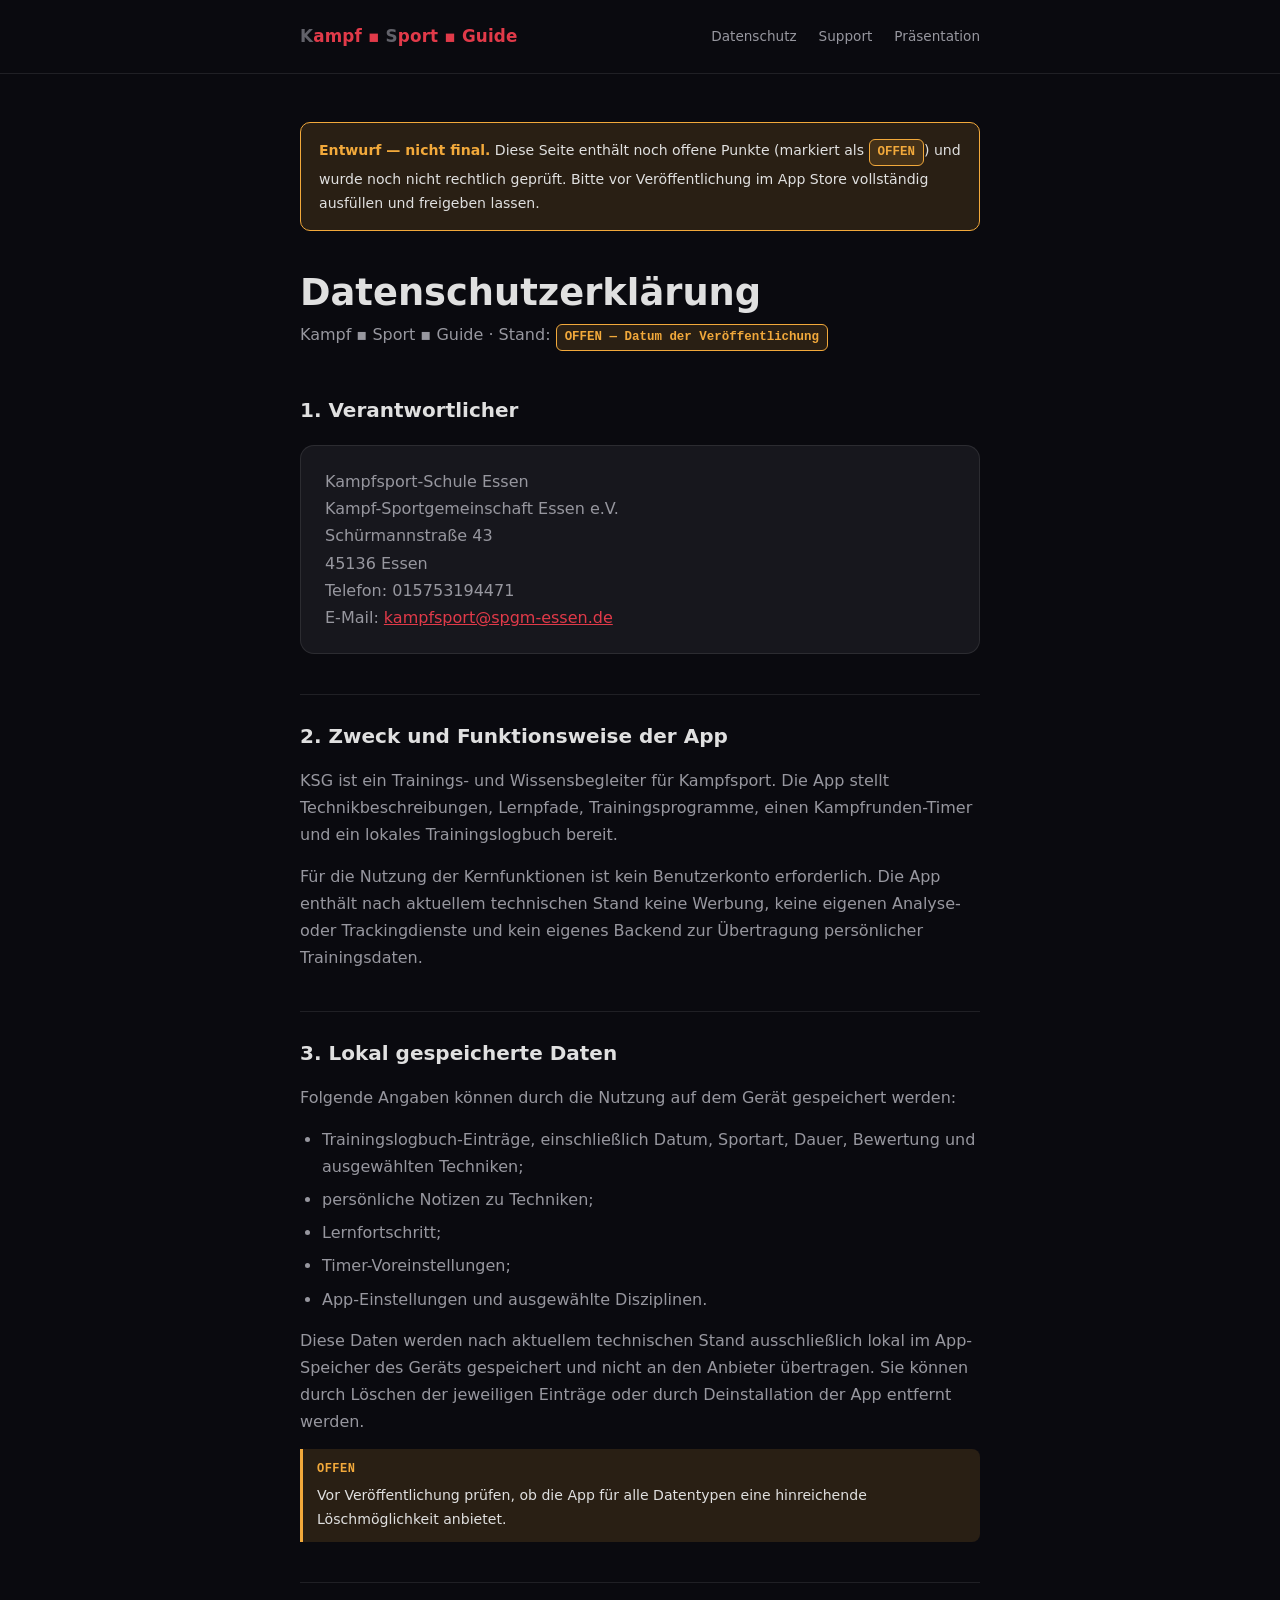
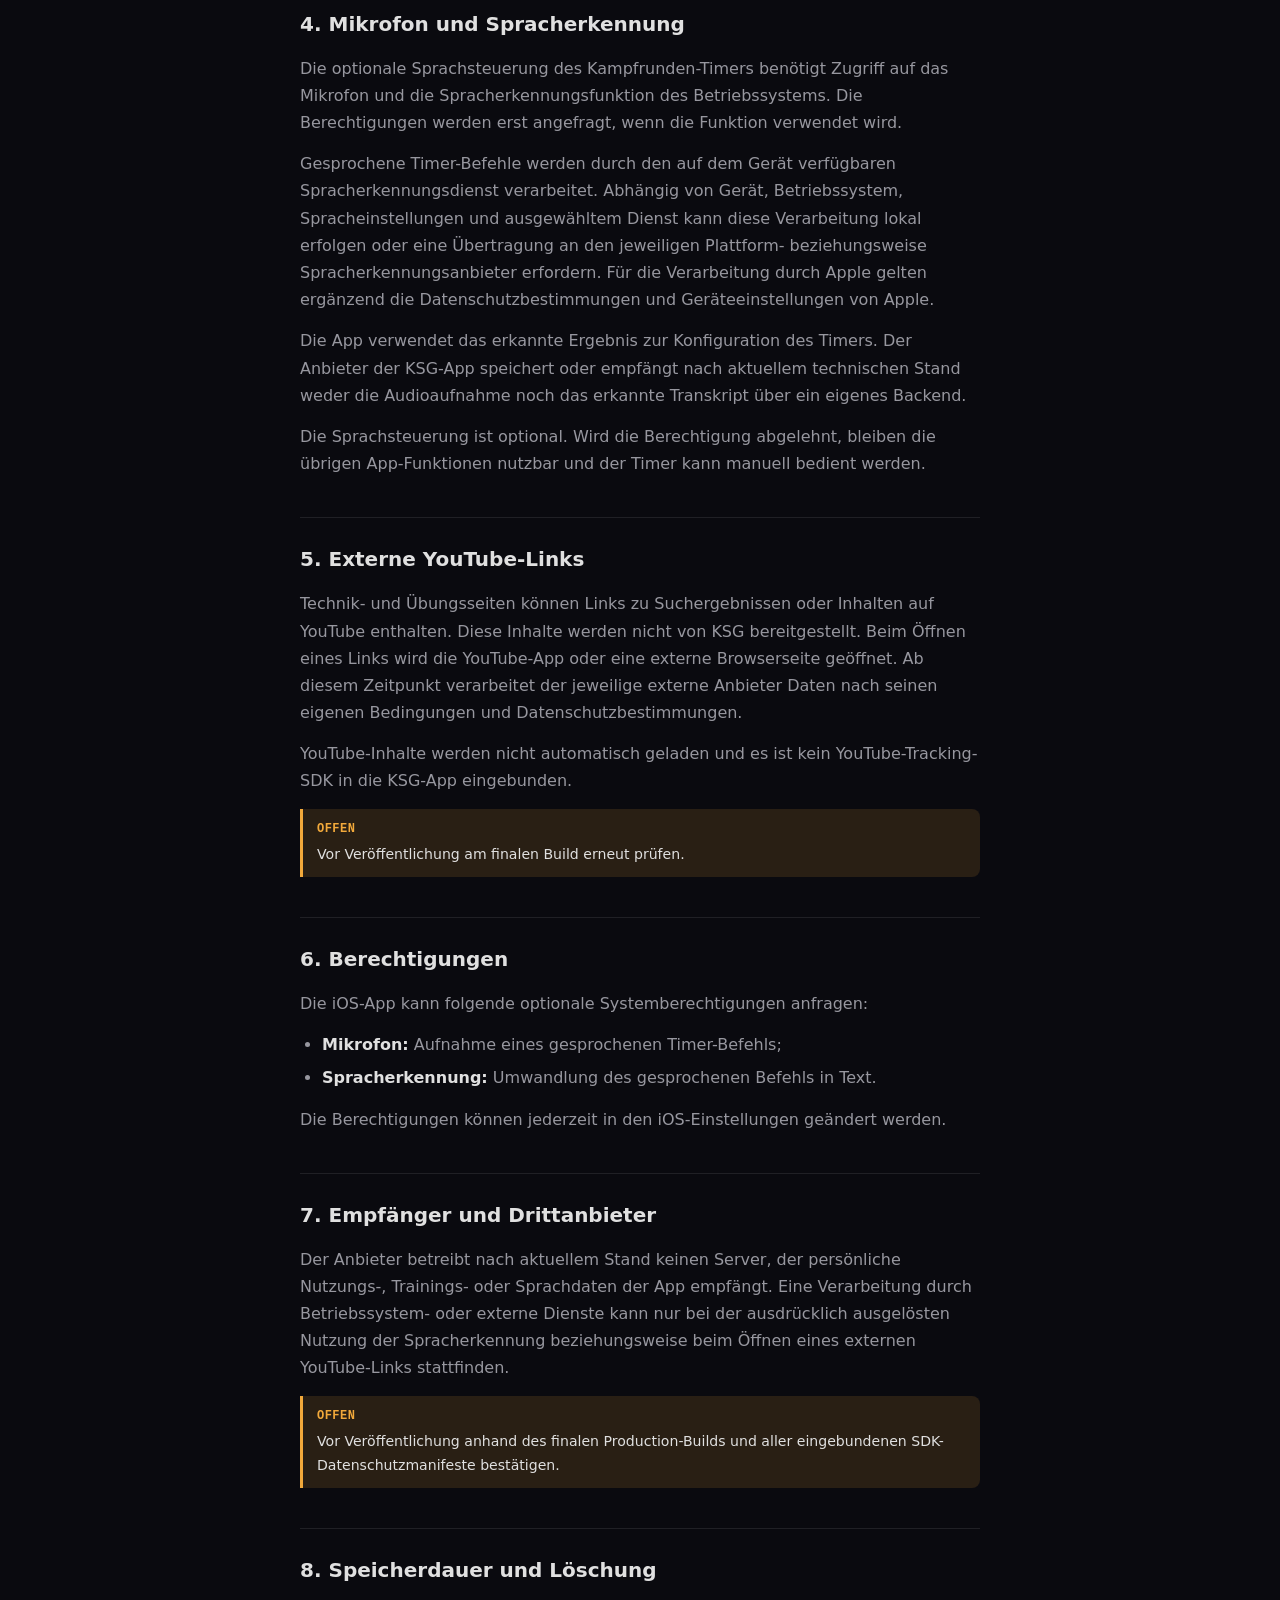
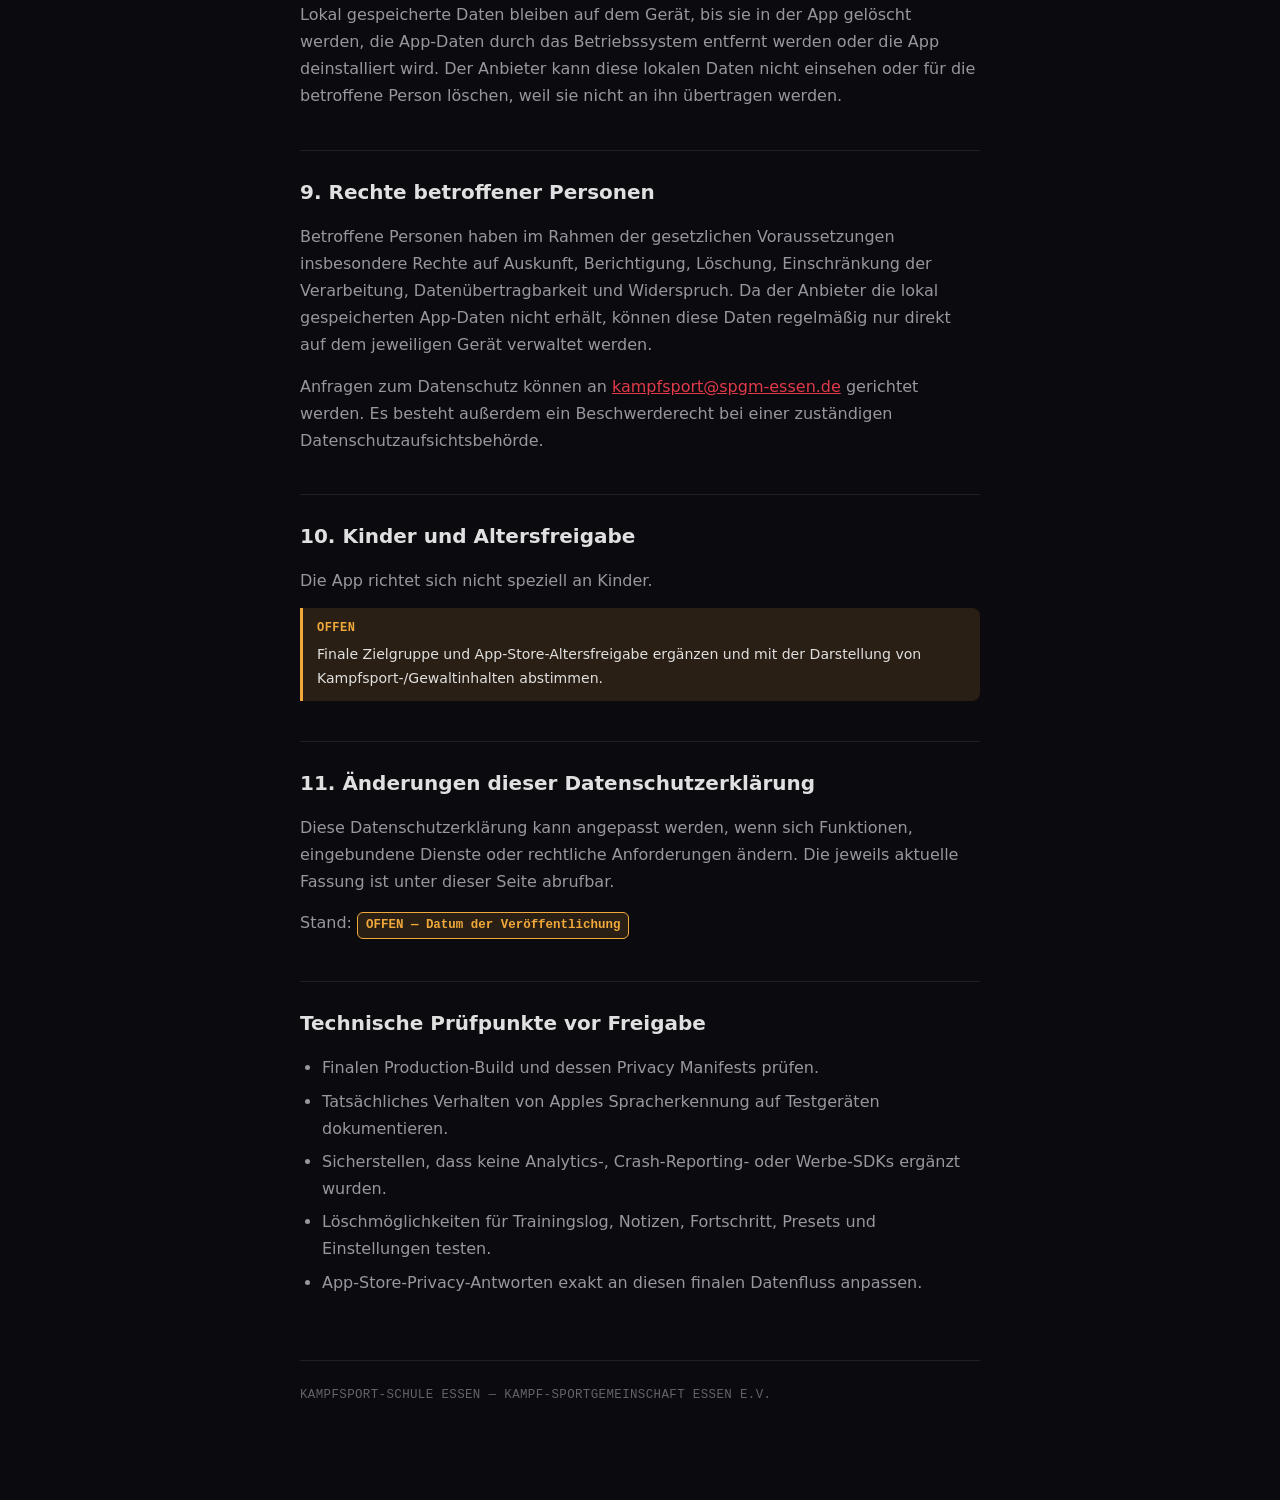
==== privacy.html @ e783043e "Initial web presence: home, privacy policy draft, support draft, app presentation Hosts the KSG app " ====
<!doctype html>
<html lang="de">
<head>
<meta charset="utf-8" />
<meta name="viewport" content="width=device-width, initial-scale=1" />
<title>Datenschutzerklärung — Kampf ▪ Sport ▪ Guide</title>
<link rel="stylesheet" href="assets/site.css" />
</head>
<body>

<header class="site-header">
  <div class="wrap">
    <a class="brand" href="index.html"><b>K</b>ampf ▪ <b>S</b>port ▪ <em>Guide</em></a>
    <nav class="site-nav">
      <a href="privacy.html">Datenschutz</a>
      <a href="support.html">Support</a>
      <a href="praesentation/KSG_KB_Praesentation.html">Präsentation</a>
    </nav>
  </div>
</header>

<main class="wrap">
  <div class="draft-banner">
    <b>Entwurf — nicht final.</b> Diese Seite enthält noch offene Punkte (markiert als <span class="todo">OFFEN</span>) und wurde noch nicht rechtlich geprüft. Bitte vor Veröffentlichung im App Store vollständig ausfüllen und freigeben lassen.
  </div>

  <h1>Datenschutzerklärung</h1>
  <p class="subtitle">Kampf ▪ Sport ▪ Guide · Stand: <span class="todo">OFFEN — Datum der Veröffentlichung</span></p>

  <h2>1. Verantwortlicher</h2>
  <div class="contact-card">
    Kampfsport-Schule Essen<br />
    Kampf-Sportgemeinschaft Essen e.V.<br />
    Schürmannstraße 43<br />
    45136 Essen<br />
    Telefon: 015753194471<br />
    E-Mail: <a href="mailto:kampfsport@spgm-essen.de">kampfsport@spgm-essen.de</a>
  </div>

  <h2>2. Zweck und Funktionsweise der App</h2>
  <p>KSG ist ein Trainings- und Wissensbegleiter für Kampfsport. Die App stellt Technikbeschreibungen, Lernpfade, Trainingsprogramme, einen Kampfrunden-Timer und ein lokales Trainingslogbuch bereit.</p>
  <p>Für die Nutzung der Kernfunktionen ist kein Benutzerkonto erforderlich. Die App enthält nach aktuellem technischen Stand keine Werbung, keine eigenen Analyse- oder Trackingdienste und kein eigenes Backend zur Übertragung persönlicher Trainingsdaten.</p>

  <h2>3. Lokal gespeicherte Daten</h2>
  <p>Folgende Angaben können durch die Nutzung auf dem Gerät gespeichert werden:</p>
  <ul>
    <li>Trainingslogbuch-Einträge, einschließlich Datum, Sportart, Dauer, Bewertung und ausgewählten Techniken;</li>
    <li>persönliche Notizen zu Techniken;</li>
    <li>Lernfortschritt;</li>
    <li>Timer-Voreinstellungen;</li>
    <li>App-Einstellungen und ausgewählte Disziplinen.</li>
  </ul>
  <p>Diese Daten werden nach aktuellem technischen Stand ausschließlich lokal im App-Speicher des Geräts gespeichert und nicht an den Anbieter übertragen. Sie können durch Löschen der jeweiligen Einträge oder durch Deinstallation der App entfernt werden.</p>
  <div class="todo-block"><b>OFFEN</b>Vor Veröffentlichung prüfen, ob die App für alle Datentypen eine hinreichende Löschmöglichkeit anbietet.</div>

  <h2>4. Mikrofon und Spracherkennung</h2>
  <p>Die optionale Sprachsteuerung des Kampfrunden-Timers benötigt Zugriff auf das Mikrofon und die Spracherkennungsfunktion des Betriebssystems. Die Berechtigungen werden erst angefragt, wenn die Funktion verwendet wird.</p>
  <p>Gesprochene Timer-Befehle werden durch den auf dem Gerät verfügbaren Spracherkennungsdienst verarbeitet. Abhängig von Gerät, Betriebssystem, Spracheinstellungen und ausgewähltem Dienst kann diese Verarbeitung lokal erfolgen oder eine Übertragung an den jeweiligen Plattform- beziehungsweise Spracherkennungsanbieter erfordern. Für die Verarbeitung durch Apple gelten ergänzend die Datenschutzbestimmungen und Geräteeinstellungen von Apple.</p>
  <p>Die App verwendet das erkannte Ergebnis zur Konfiguration des Timers. Der Anbieter der KSG-App speichert oder empfängt nach aktuellem technischen Stand weder die Audioaufnahme noch das erkannte Transkript über ein eigenes Backend.</p>
  <p>Die Sprachsteuerung ist optional. Wird die Berechtigung abgelehnt, bleiben die übrigen App-Funktionen nutzbar und der Timer kann manuell bedient werden.</p>

  <h2>5. Externe YouTube-Links</h2>
  <p>Technik- und Übungsseiten können Links zu Suchergebnissen oder Inhalten auf YouTube enthalten. Diese Inhalte werden nicht von KSG bereitgestellt. Beim Öffnen eines Links wird die YouTube-App oder eine externe Browserseite geöffnet. Ab diesem Zeitpunkt verarbeitet der jeweilige externe Anbieter Daten nach seinen eigenen Bedingungen und Datenschutzbestimmungen.</p>
  <p>YouTube-Inhalte werden nicht automatisch geladen und es ist kein YouTube-Tracking-SDK in die KSG-App eingebunden.</p>
  <div class="todo-block"><b>OFFEN</b>Vor Veröffentlichung am finalen Build erneut prüfen.</div>

  <h2>6. Berechtigungen</h2>
  <p>Die iOS-App kann folgende optionale Systemberechtigungen anfragen:</p>
  <ul>
    <li><strong>Mikrofon:</strong> Aufnahme eines gesprochenen Timer-Befehls;</li>
    <li><strong>Spracherkennung:</strong> Umwandlung des gesprochenen Befehls in Text.</li>
  </ul>
  <p>Die Berechtigungen können jederzeit in den iOS-Einstellungen geändert werden.</p>

  <h2>7. Empfänger und Drittanbieter</h2>
  <p>Der Anbieter betreibt nach aktuellem Stand keinen Server, der persönliche Nutzungs-, Trainings- oder Sprachdaten der App empfängt. Eine Verarbeitung durch Betriebssystem- oder externe Dienste kann nur bei der ausdrücklich ausgelösten Nutzung der Spracherkennung beziehungsweise beim Öffnen eines externen YouTube-Links stattfinden.</p>
  <div class="todo-block"><b>OFFEN</b>Vor Veröffentlichung anhand des finalen Production-Builds und aller eingebundenen SDK-Datenschutzmanifeste bestätigen.</div>

  <h2>8. Speicherdauer und Löschung</h2>
  <p>Lokal gespeicherte Daten bleiben auf dem Gerät, bis sie in der App gelöscht werden, die App-Daten durch das Betriebssystem entfernt werden oder die App deinstalliert wird. Der Anbieter kann diese lokalen Daten nicht einsehen oder für die betroffene Person löschen, weil sie nicht an ihn übertragen werden.</p>

  <h2>9. Rechte betroffener Personen</h2>
  <p>Betroffene Personen haben im Rahmen der gesetzlichen Voraussetzungen insbesondere Rechte auf Auskunft, Berichtigung, Löschung, Einschränkung der Verarbeitung, Datenübertragbarkeit und Widerspruch. Da der Anbieter die lokal gespeicherten App-Daten nicht erhält, können diese Daten regelmäßig nur direkt auf dem jeweiligen Gerät verwaltet werden.</p>
  <p>Anfragen zum Datenschutz können an <a href="mailto:kampfsport@spgm-essen.de">kampfsport@spgm-essen.de</a> gerichtet werden. Es besteht außerdem ein Beschwerderecht bei einer zuständigen Datenschutzaufsichtsbehörde.</p>

  <h2>10. Kinder und Altersfreigabe</h2>
  <p>Die App richtet sich nicht speziell an Kinder.</p>
  <div class="todo-block"><b>OFFEN</b>Finale Zielgruppe und App-Store-Altersfreigabe ergänzen und mit der Darstellung von Kampfsport-/Gewaltinhalten abstimmen.</div>

  <h2>11. Änderungen dieser Datenschutzerklärung</h2>
  <p>Diese Datenschutzerklärung kann angepasst werden, wenn sich Funktionen, eingebundene Dienste oder rechtliche Anforderungen ändern. Die jeweils aktuelle Fassung ist unter dieser Seite abrufbar.</p>
  <p>Stand: <span class="todo">OFFEN — Datum der Veröffentlichung</span></p>

  <h2>Technische Prüfpunkte vor Freigabe</h2>
  <ul>
    <li>Finalen Production-Build und dessen Privacy Manifests prüfen.</li>
    <li>Tatsächliches Verhalten von Apples Spracherkennung auf Testgeräten dokumentieren.</li>
    <li>Sicherstellen, dass keine Analytics-, Crash-Reporting- oder Werbe-SDKs ergänzt wurden.</li>
    <li>Löschmöglichkeiten für Trainingslog, Notizen, Fortschritt, Presets und Einstellungen testen.</li>
    <li>App-Store-Privacy-Antworten exakt an diesen finalen Datenfluss anpassen.</li>
  </ul>

  <div class="site-footer">KAMPFSPORT-SCHULE ESSEN — KAMPF-SPORTGEMEINSCHAFT ESSEN E.V.</div>
</main>

</body>
</html>
---- assets/site.css ----
:root{
  --bg: #0a0a0f;
  --bg-card: #17171d;
  --bg-alt: #1b1b22;
  --line: rgba(255,255,255,.09);
  --line-strong: rgba(255,255,255,.16);
  --text: #e0e0e0;
  --text-dim: #97979f;
  --text-faint: #62626a;
  --accent: #a71928;
  --accent-bright: #e13a49;
  --warn: #f2a93b;
  --warn-soft: rgba(242,169,59,.13);
  --font-body: -apple-system, 'Segoe UI', Roboto, system-ui, sans-serif;
  --font-mono: 'Consolas', 'SF Mono', monospace;
}

*{ box-sizing:border-box; }
html{ background:var(--bg); }
body{
  margin:0; background:var(--bg); color:var(--text);
  font-family:var(--font-body); font-size:16px; line-height:1.7;
  -webkit-font-smoothing:antialiased;
}
a{ color:var(--accent-bright); }
a:hover{ text-decoration:none; }

.wrap{ max-width:760px; margin:0 auto; padding:0 clamp(20px,5vw,40px) 96px; }

.site-header{
  border-bottom:1px solid var(--line); padding:22px 0; margin-bottom:48px;
}
.site-header .wrap{ padding-bottom:0; display:flex; align-items:center; justify-content:space-between; gap:16px; flex-wrap:wrap; }
.brand{ font-weight:800; font-size:1.05rem; text-decoration:none; letter-spacing:.01em; }
.brand b{ color:var(--text-faint); font-weight:800; }
.brand em{ color:var(--accent-bright); font-style:normal; }
.site-nav{ display:flex; gap:22px; font-size:.85rem; }
.site-nav a{ color:var(--text-dim); text-decoration:none; }
.site-nav a:hover{ color:var(--text); }

.draft-banner{
  background:var(--warn-soft); border:1px solid var(--warn); border-radius:10px;
  padding:14px 18px; font-size:.88rem; color:var(--text); margin-bottom:40px;
}
.draft-banner b{ color:var(--warn); }

h1{ font-size:clamp(1.7rem,4vw,2.3rem); line-height:1.2; margin:0 0 6px; text-wrap:balance; }
.subtitle{ color:var(--text-dim); font-size:1rem; margin:0 0 40px; }

h2{ font-size:1.25rem; margin:40px 0 14px; padding-top:24px; border-top:1px solid var(--line); }
h2:first-of-type{ border-top:none; padding-top:0; }
h3{ font-size:1.05rem; margin:26px 0 10px; color:var(--text); }
p{ color:var(--text-dim); margin:0 0 14px; }
ul, ol{ color:var(--text-dim); padding-left:22px; margin:0 0 14px; }
li{ margin-bottom:6px; }
strong{ color:var(--text); font-weight:600; }

.todo{
  display:inline-block; background:var(--warn-soft); border:1px solid var(--warn);
  color:var(--warn); font-family:var(--font-mono); font-size:.78rem; font-weight:600;
  padding:2px 8px; border-radius:6px; margin:2px 0;
}
.todo-block{
  background:var(--warn-soft); border-left:3px solid var(--warn); border-radius:0 8px 8px 0;
  padding:10px 14px; margin:14px 0; font-size:.88rem; color:var(--text);
}
.todo-block b{ color:var(--warn); font-family:var(--font-mono); font-size:.75rem; letter-spacing:.04em; display:block; margin-bottom:4px; }

.contact-card{
  background:var(--bg-card); border:1px solid var(--line); border-radius:14px;
  padding:22px 24px; margin:18px 0; font-style:normal; color:var(--text-dim);
}
.contact-card b{ color:var(--text); }

.site-footer{
  border-top:1px solid var(--line); margin-top:64px; padding-top:24px;
  font-size:.78rem; color:var(--text-faint); font-family:var(--font-mono); letter-spacing:.03em;
}

.home-hero{ padding:80px 0 40px; text-align:left; }
.home-links{ display:grid; gap:14px; margin-top:32px; }
.home-link{
  display:block; background:var(--bg-card); border:1px solid var(--line); border-radius:14px;
  padding:20px 22px; text-decoration:none; color:var(--text); transition:border-color .2s ease, transform .2s ease;
}
.home-link:hover{ border-color:var(--accent-bright); transform:translateX(3px); }
.home-link b{ display:block; font-size:1.05rem; margin-bottom:4px; }
.home-link span{ color:var(--text-dim); font-size:.88rem; }
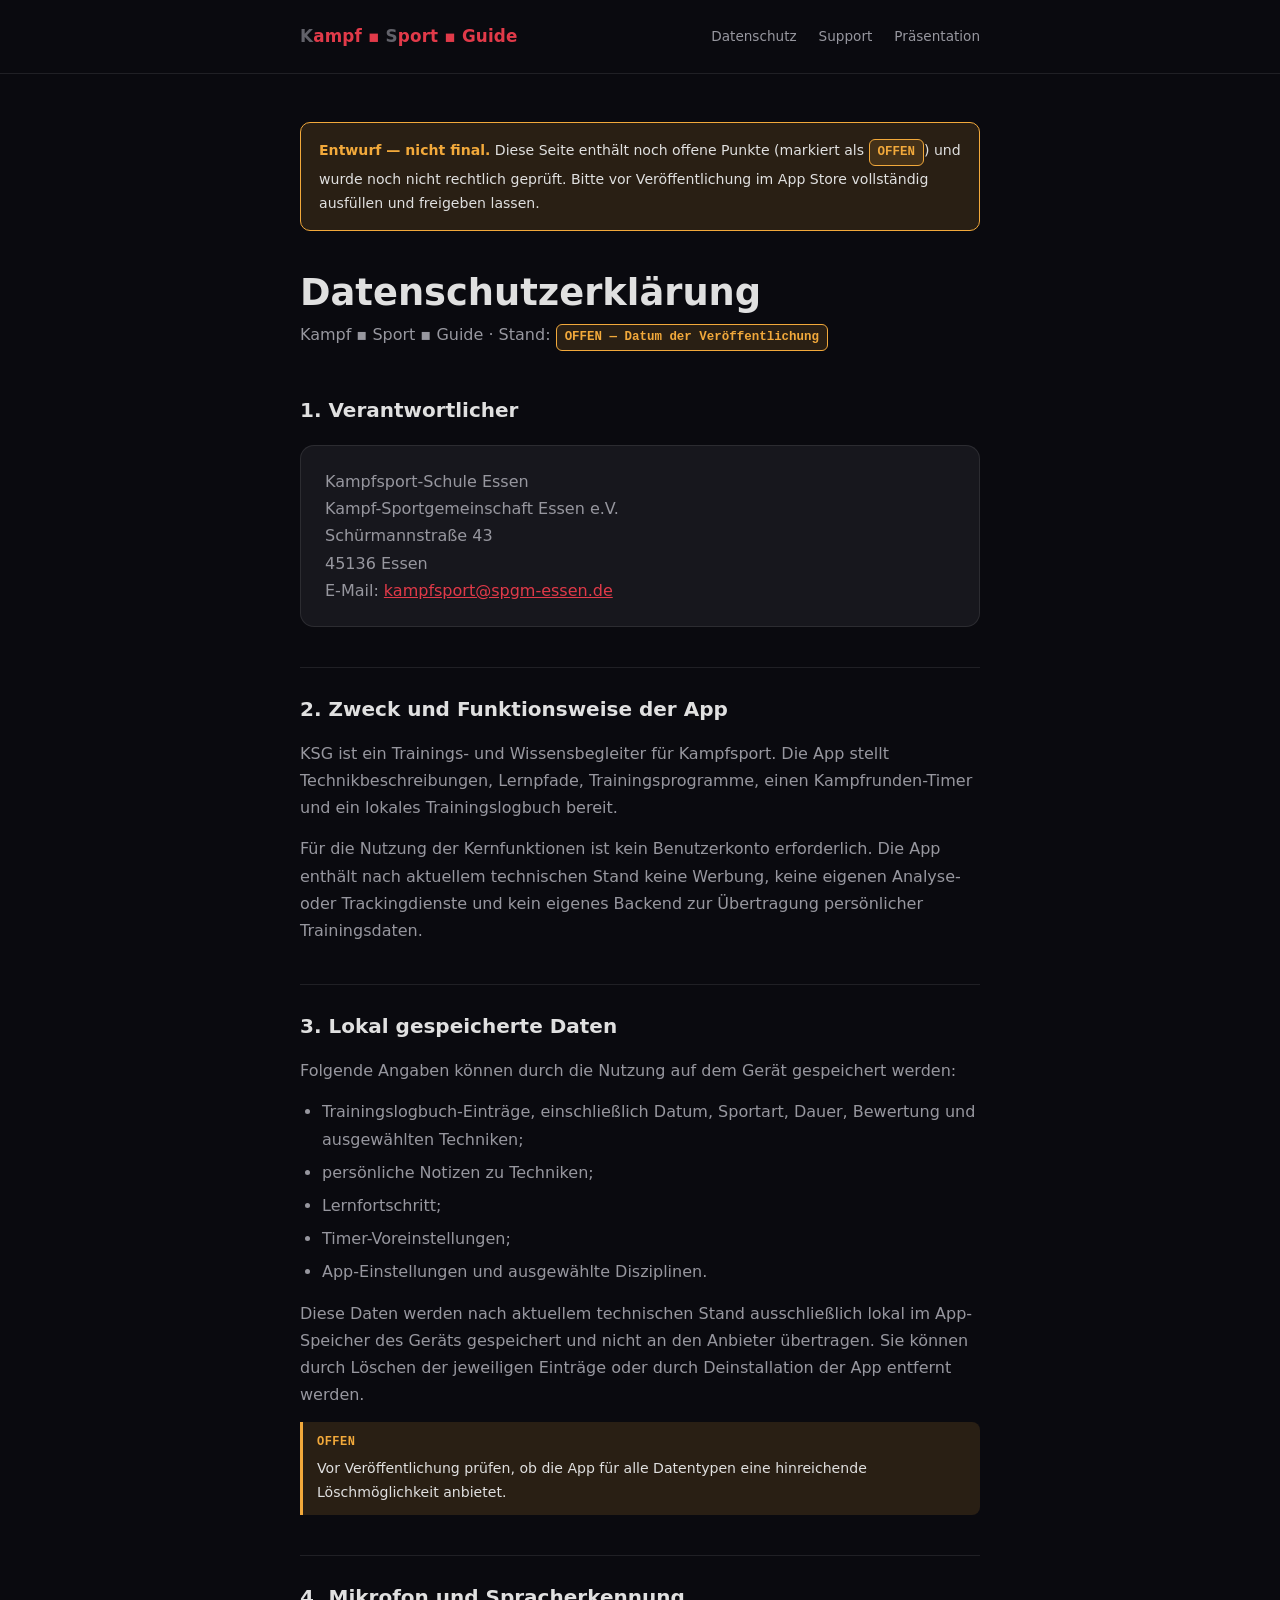
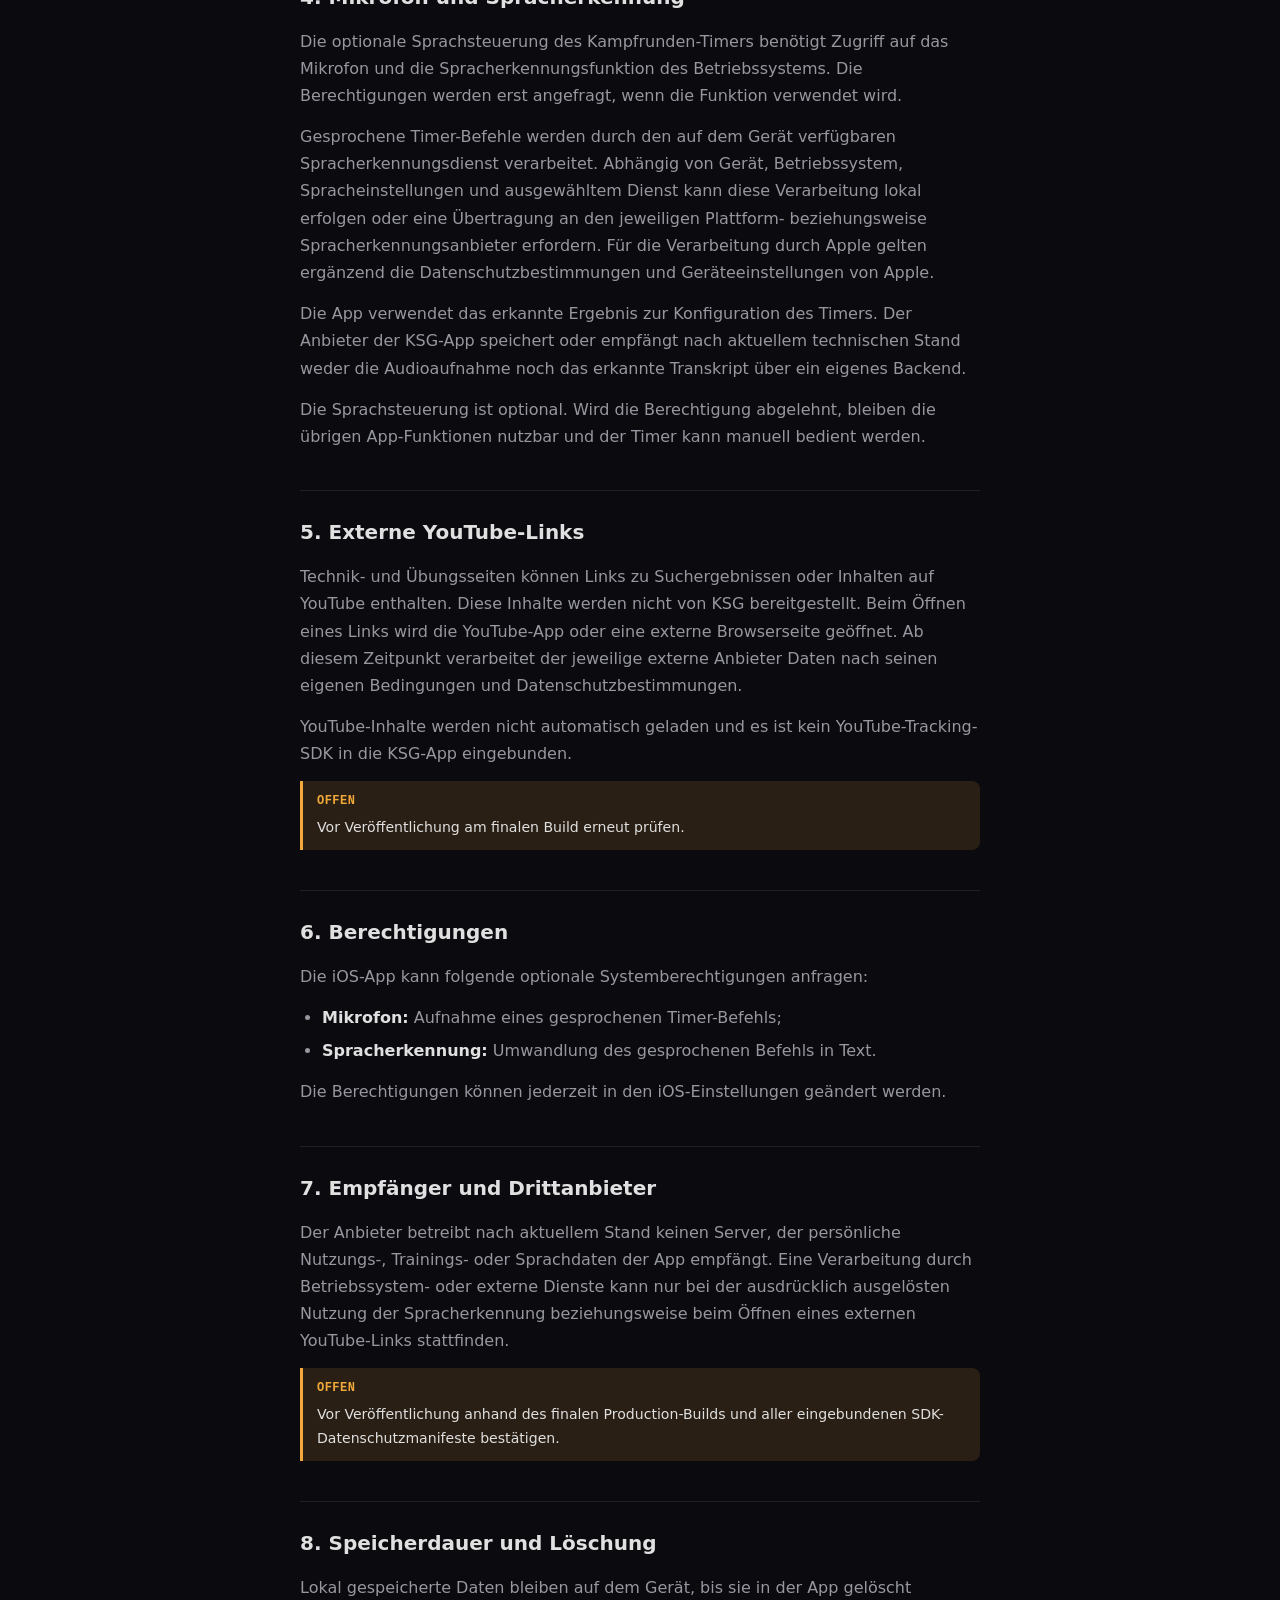
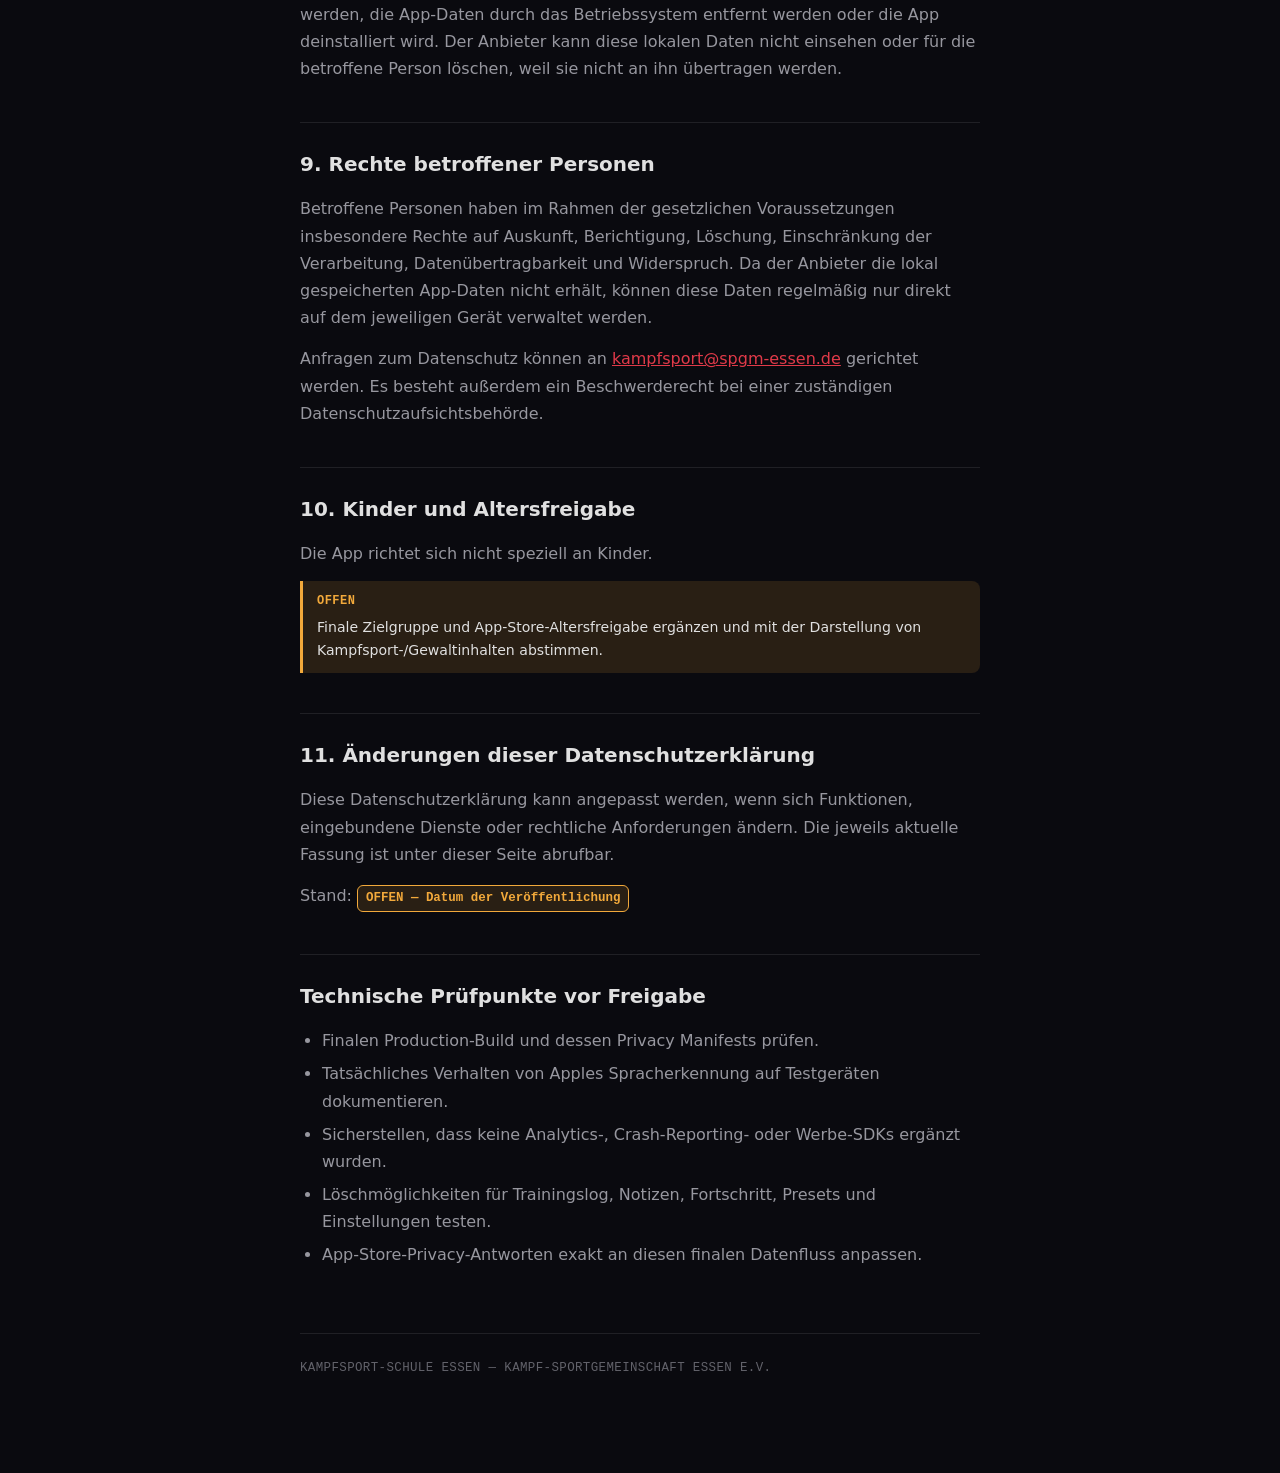
==== commit a32e903a: "Remove phone number from privacy policy responsible party section Co-Authored-By: Claude Sonnet 5 <n" ====
--- a/privacy.html
+++ b/privacy.html
@@ -33,7 +33,6 @@
     Kampf-Sportgemeinschaft Essen e.V.<br />
     Schürmannstraße 43<br />
     45136 Essen<br />
-    Telefon: 015753194471<br />
     E-Mail: <a href="mailto:kampfsport@spgm-essen.de">kampfsport@spgm-essen.de</a>
   </div>
 
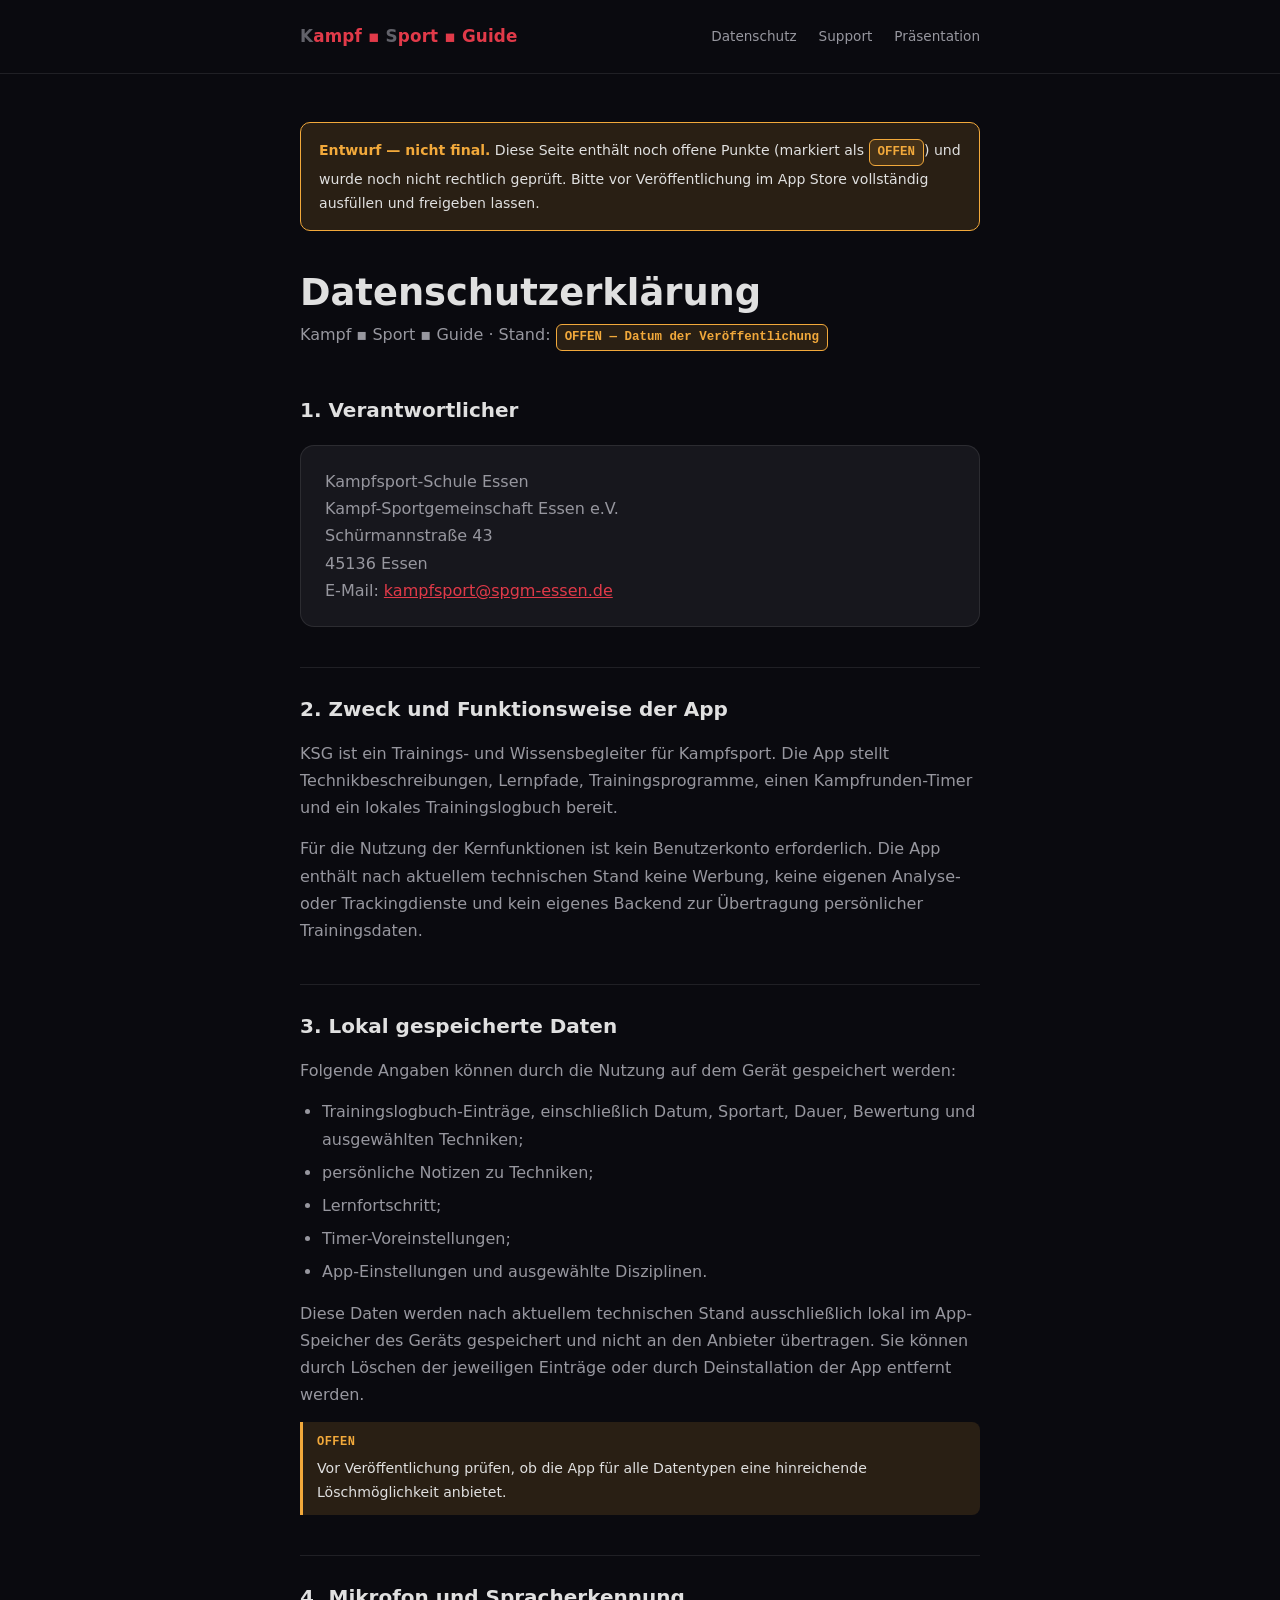
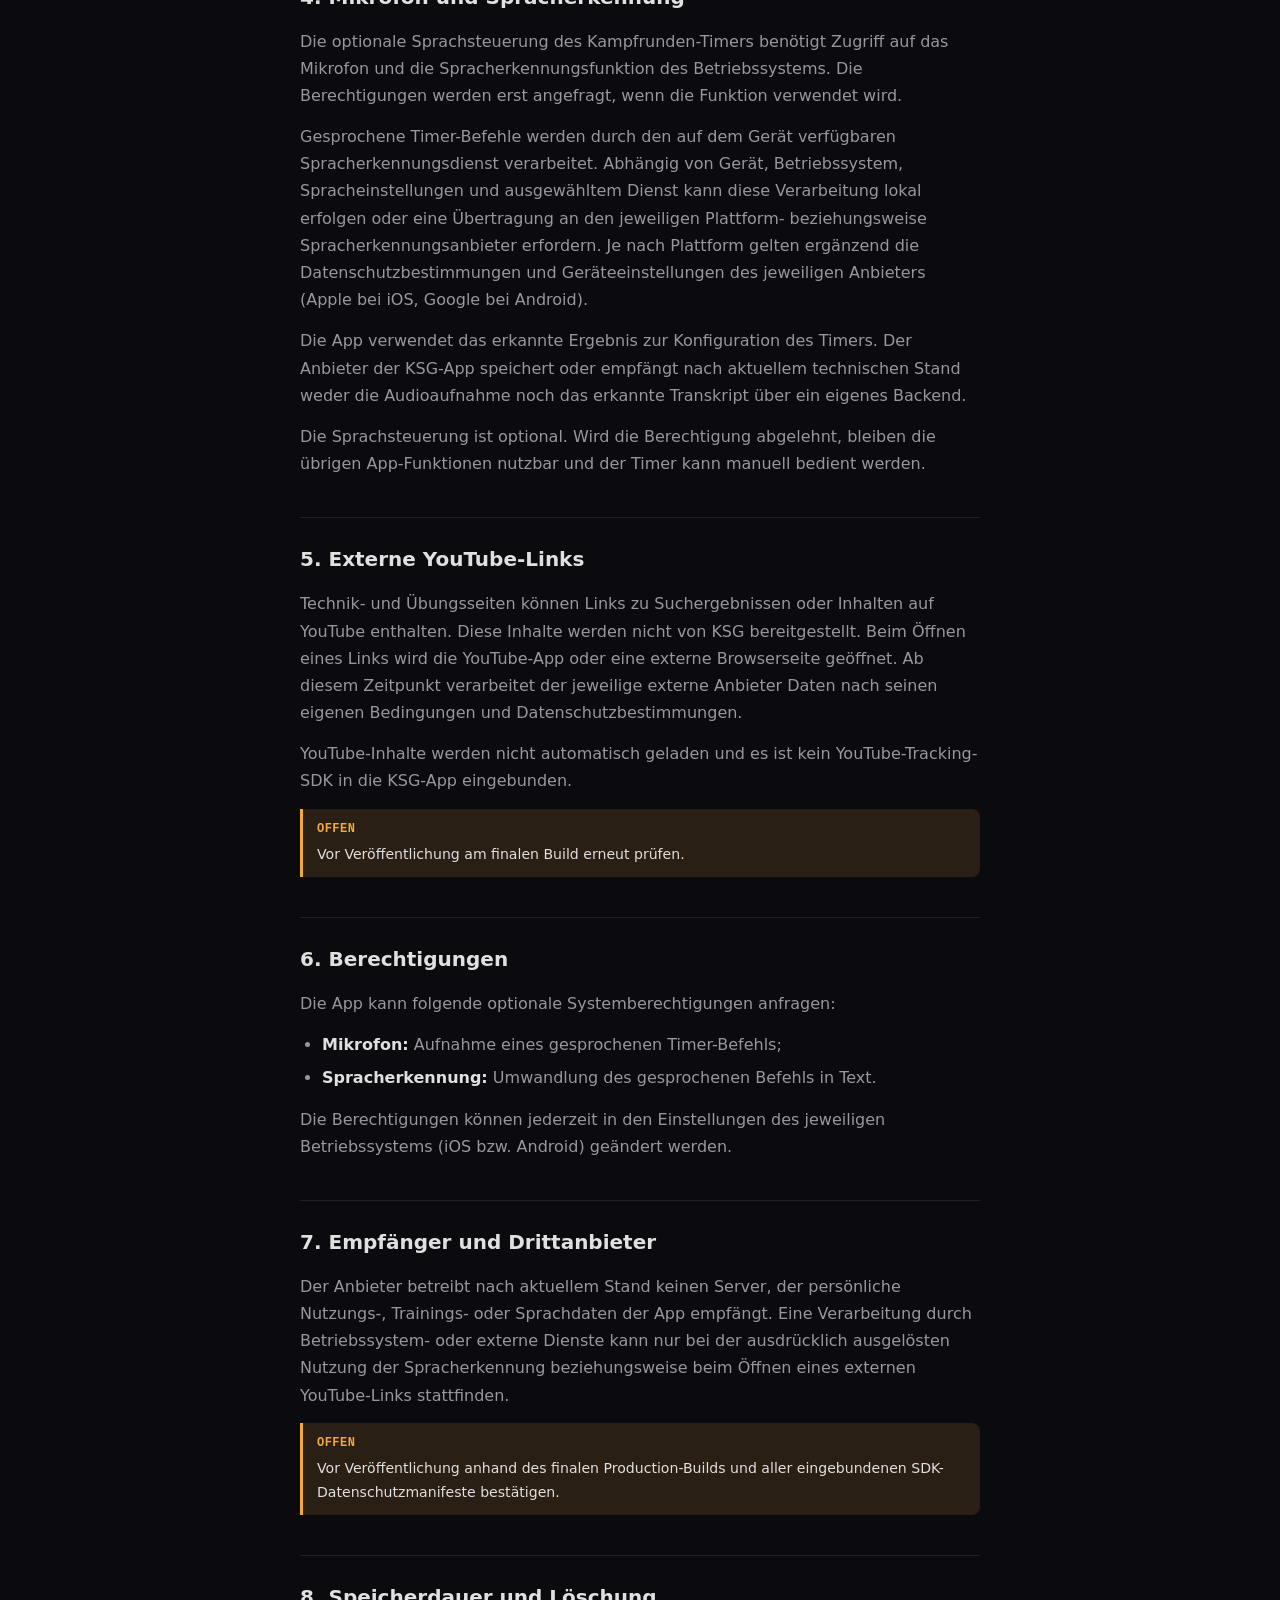
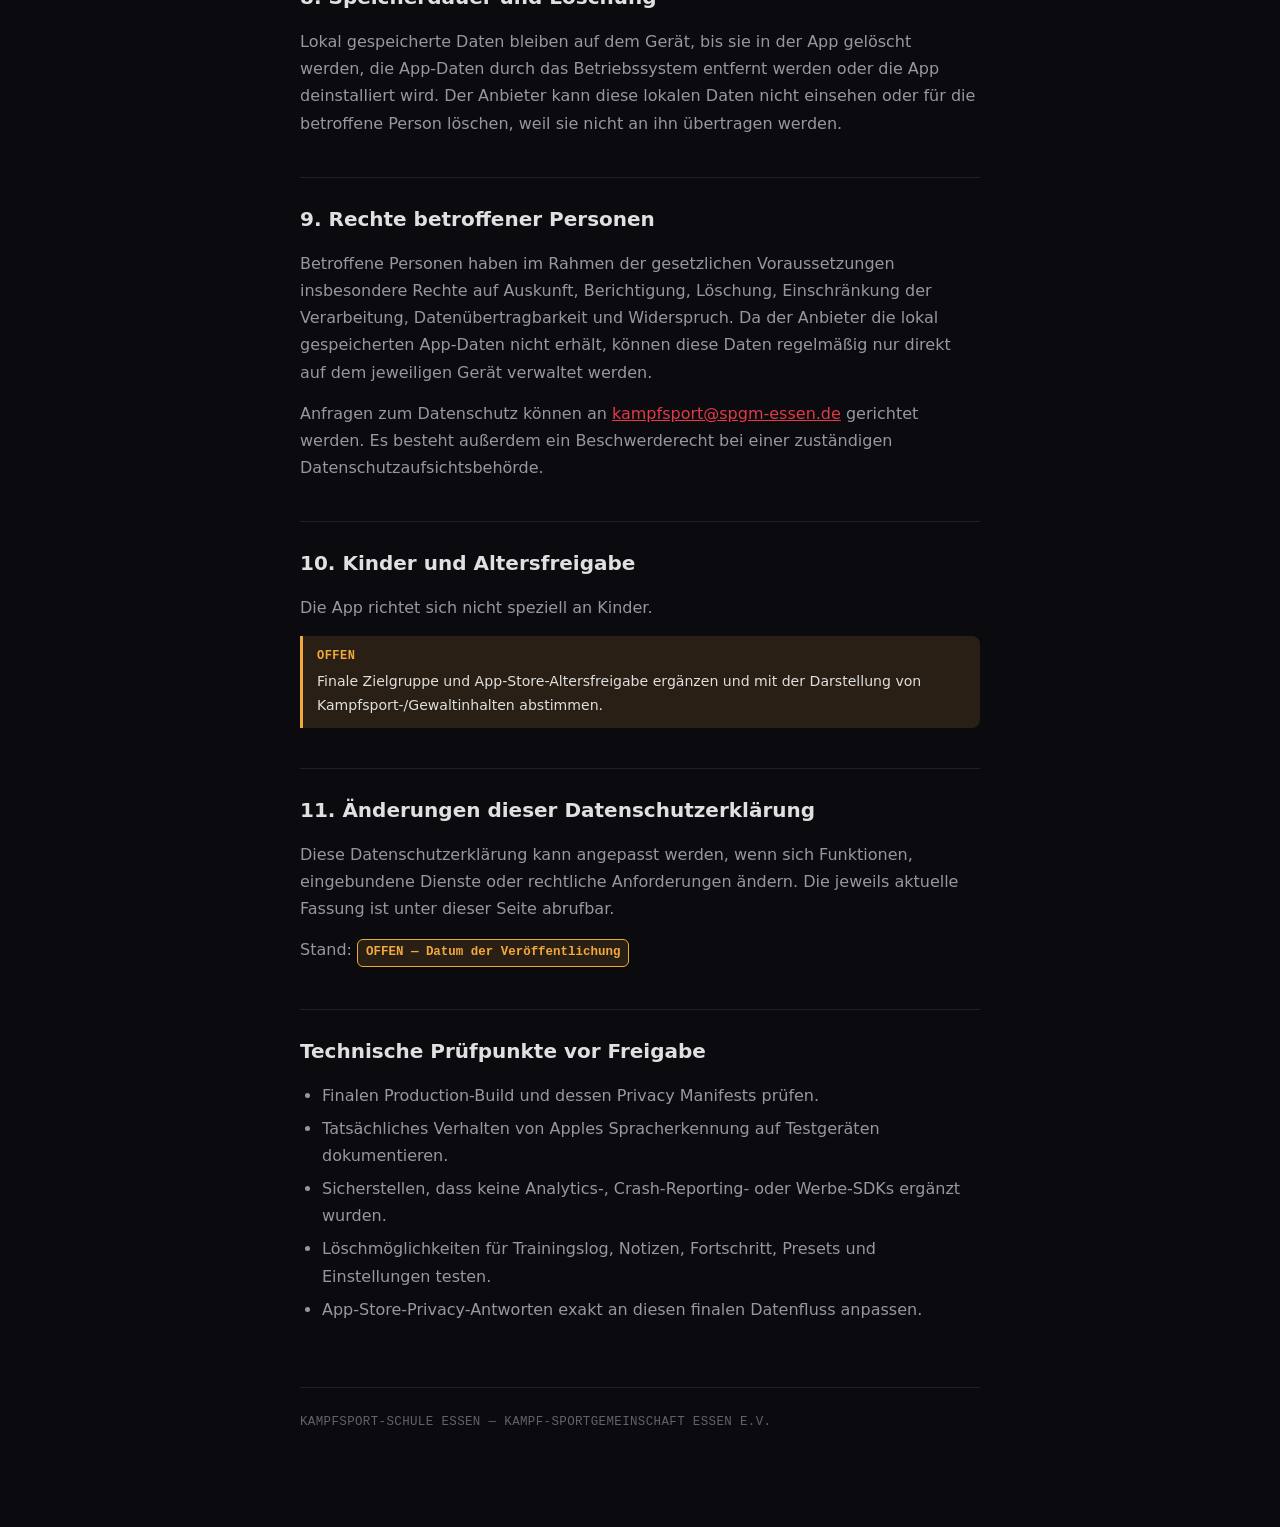
==== commit d6b3ae2c: "add text for android" ====
--- a/privacy.html
+++ b/privacy.html
@@ -54,7 +54,7 @@
 
   <h2>4. Mikrofon und Spracherkennung</h2>
   <p>Die optionale Sprachsteuerung des Kampfrunden-Timers benötigt Zugriff auf das Mikrofon und die Spracherkennungsfunktion des Betriebssystems. Die Berechtigungen werden erst angefragt, wenn die Funktion verwendet wird.</p>
-  <p>Gesprochene Timer-Befehle werden durch den auf dem Gerät verfügbaren Spracherkennungsdienst verarbeitet. Abhängig von Gerät, Betriebssystem, Spracheinstellungen und ausgewähltem Dienst kann diese Verarbeitung lokal erfolgen oder eine Übertragung an den jeweiligen Plattform- beziehungsweise Spracherkennungsanbieter erfordern. Für die Verarbeitung durch Apple gelten ergänzend die Datenschutzbestimmungen und Geräteeinstellungen von Apple.</p>
+  <p>Gesprochene Timer-Befehle werden durch den auf dem Gerät verfügbaren Spracherkennungsdienst verarbeitet. Abhängig von Gerät, Betriebssystem, Spracheinstellungen und ausgewähltem Dienst kann diese Verarbeitung lokal erfolgen oder eine Übertragung an den jeweiligen Plattform- beziehungsweise Spracherkennungsanbieter erfordern. Je nach Plattform gelten ergänzend die Datenschutzbestimmungen und Geräteeinstellungen des jeweiligen Anbieters (Apple bei iOS, Google bei Android).</p>
   <p>Die App verwendet das erkannte Ergebnis zur Konfiguration des Timers. Der Anbieter der KSG-App speichert oder empfängt nach aktuellem technischen Stand weder die Audioaufnahme noch das erkannte Transkript über ein eigenes Backend.</p>
   <p>Die Sprachsteuerung ist optional. Wird die Berechtigung abgelehnt, bleiben die übrigen App-Funktionen nutzbar und der Timer kann manuell bedient werden.</p>
 
@@ -64,12 +64,12 @@
   <div class="todo-block"><b>OFFEN</b>Vor Veröffentlichung am finalen Build erneut prüfen.</div>
 
   <h2>6. Berechtigungen</h2>
-  <p>Die iOS-App kann folgende optionale Systemberechtigungen anfragen:</p>
+  <p>Die App kann folgende optionale Systemberechtigungen anfragen:</p>
   <ul>
     <li><strong>Mikrofon:</strong> Aufnahme eines gesprochenen Timer-Befehls;</li>
     <li><strong>Spracherkennung:</strong> Umwandlung des gesprochenen Befehls in Text.</li>
   </ul>
-  <p>Die Berechtigungen können jederzeit in den iOS-Einstellungen geändert werden.</p>
+  <p>Die Berechtigungen können jederzeit in den Einstellungen des jeweiligen Betriebssystems (iOS bzw. Android) geändert werden.</p>
 
   <h2>7. Empfänger und Drittanbieter</h2>
   <p>Der Anbieter betreibt nach aktuellem Stand keinen Server, der persönliche Nutzungs-, Trainings- oder Sprachdaten der App empfängt. Eine Verarbeitung durch Betriebssystem- oder externe Dienste kann nur bei der ausdrücklich ausgelösten Nutzung der Spracherkennung beziehungsweise beim Öffnen eines externen YouTube-Links stattfinden.</p>
